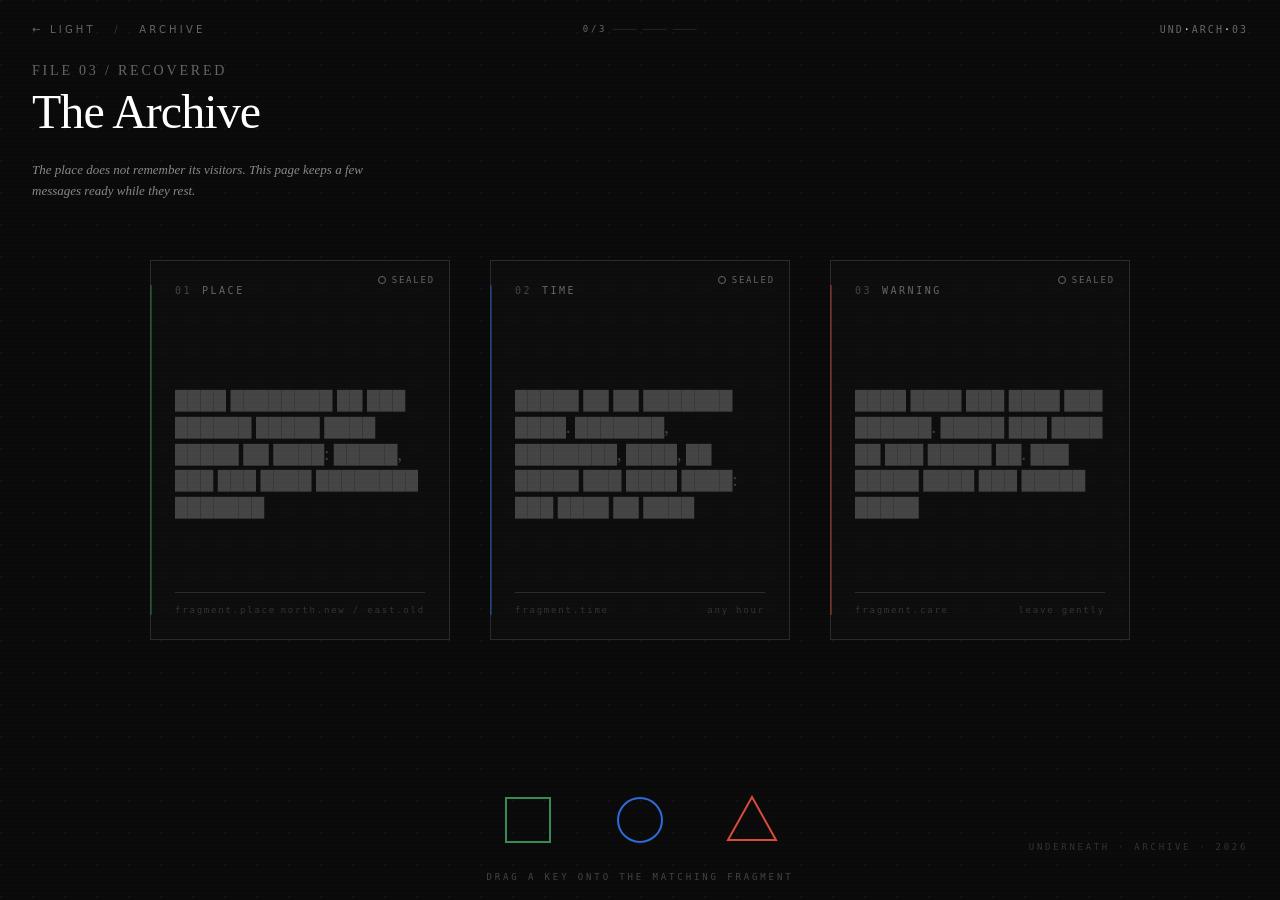
==== Archive.html @ 8974e4be "Add files via upload" ====
<!doctype html>
<html lang="en">
<head>
<meta charset="utf-8" />
<title>Underneath — Archive</title>
<meta name="viewport" content="width=device-width,initial-scale=1" />
<link rel="stylesheet" href="archive.css" />
</head>
<body>
<div class="void"></div>
<div class="scan"></div>

<div class="crumb">
  <a href="light.html">← light</a>
  <span class="sep">/</span>
  <span>archive</span>
</div>
<div class="index">UND<b>·</b>ARCH<b>·</b>03</div>

<div class="progress" id="progress">
  <span id="pcount">0/3</span>
  <span class="pip" data-i="0"></span>
  <span class="pip" data-i="1"></span>
  <span class="pip" data-i="2"></span>
</div>

<h1 class="heading"><span class="ix">FILE 03 / RECOVERED</span>The Archive</h1>
<p class="subhead">The place does not remember its visitors. This page keeps a few messages ready while they rest.</p>

<div class="stage">
  <div class="fragments" id="fragments">

    <article class="frag" data-key="green" style="--accent:#3a8a55;">
      <span class="lockmark">sealed</span>
      <div class="header"><span class="num">01</span>place</div>
      <div class="body" data-locked="████ ████████ ██ ███ ██████ █████ ████ █████ ██ ████: █████, ███ ███ ████ ████████ ███████" data-unlocked="An old building on the corner keeps four kinds of wall: north, the new wall learning weather; east, the old wall holding its breath; south, the wall of arrivals; west, the wall that lets you leave.">████ ████████ ██ ███ ██████ █████ ████ █████ ██ ████: █████, ███ ███ ████ ████████ ███████</div>
      <div class="meta"><span>fragment.place</span><span>north.new / east.old</span></div>
    </article>

    <article class="frag" data-key="blue" style="--accent:#2f6bd8;">
      <span class="lockmark">sealed</span>
      <div class="header"><span class="num">02</span>time</div>
      <div class="body" data-locked="█████ ██ ██ ███████ ████. ███████, ████████, ████, ██ █████ ███ ████ ████: ███ ████ ██ ████" data-unlocked="There is no correct hour. Morning, midnight, rain, or after the long walk: any time is good if you can stop inside it for a while.">█████ ██ ██ ███████ ████. ███████, ████████, ████, ██ █████ ███ ████ ████: ███ ████ ██ ████</div>
      <div class="meta"><span>fragment.time</span><span>any hour</span></div>
    </article>

    <article class="frag" data-key="red" style="--accent:#d94b3a;">
      <span class="lockmark">sealed</span>
      <div class="header"><span class="num">03</span>warning</div>
      <div class="body" data-locked="████ ████ ███ ████ ███ ██████. █████ ███ ████ ██ ███ █████ ██. ███ █████ ████ ███ █████ █████" data-unlocked="Take only the rest you needed. Leave the room as you found it. The place will not remember your name, but it will keep the quiet ready for the next visitor.">████ ████ ███ ████ ███ ██████. █████ ███ ████ ██ ███ █████ ██. ███ █████ ████ ███ █████ █████</div>
      <div class="meta"><span>fragment.care</span><span>leave gently</span></div>
    </article>

  </div>
</div>

<div class="tray-label">drag a key onto the matching fragment</div>
<div class="tray" id="tray">
  <div class="key" draggable="false" data-color="green" style="--clr:#3a8a55;" id="key-green">
    <svg viewBox="0 0 64 64"><rect class="stroke" x="10" y="10" width="44" height="44"/></svg>
  </div>
  <div class="key" draggable="false" data-color="blue" style="--clr:#2f6bd8;" id="key-blue">
    <svg viewBox="0 0 64 64"><circle class="stroke" cx="32" cy="32" r="22"/></svg>
  </div>
  <div class="key" draggable="false" data-color="red" style="--clr:#d94b3a;" id="key-red">
    <svg viewBox="0 0 64 64"><polygon class="stroke" points="32,9 56,52 8,52"/></svg>
  </div>
</div>

<div class="brand">UNDERNEATH · ARCHIVE · 2026</div>

<div class="synthesis" id="synthesis">
  <div class="label">SYNTHESIS — all keys consumed</div>
  <h2>An old building on the corner does not remember its visitors. It remembers how to make room: a path to follow, a light to tune, a quiet to leave behind for whoever arrives next.</h2>
  <div class="coords">
    <span>PLACE<b>corner</b></span>
    <span>TIME<b>any hour</b></span>
    <span>STATE<b>resting</b></span>
    <span>CARE<b>leave gently</b></span>
  </div>
  <div class="actions">
    <a href="index.html" class="ghost">return</a>
    <a href="#" id="seal">seal the archive</a>
  </div>
</div>
<script src="archive.js"></script>
</body>
</html>
---- archive.css ----
:root{
    --bg:#0a0a0a;
    --ink:#fff;
    --muted:#666;
    --hair:#1a1a1a;
    --line:#2a2a2a;
    --red:#d94b3a;
    --blue:#2f6bd8;
    --green:#3a8a55;
  }
  *{box-sizing:border-box;margin:0;padding:0}
  html,body{min-height:100%;background:var(--bg);color:var(--ink);
    font-family:"Inter",system-ui,-apple-system,Helvetica,Arial,sans-serif;
    overflow:hidden;user-select:none;-webkit-user-select:none;}

  /* faint dot grid texture for the void */
  .void{
    position:fixed;inset:0;
    background-image:radial-gradient(circle at 1px 1px, rgba(255,255,255,0.04) 1px, transparent 0);
    background-size:32px 32px;
    pointer-events:none;
  }

  /* top label strip */
  .crumb{
    position:fixed;top:24px;left:32px;
    font-size:10px;letter-spacing:.32em;text-transform:uppercase;
    color:var(--muted);
  }
  .crumb a{color:var(--muted);text-decoration:none;border-bottom:1px solid transparent;transition:color .25s,border-color .25s;}
  .crumb a:hover{color:var(--ink);border-color:var(--ink);}
  .crumb .sep{margin:0 12px;color:#333;}

  .index{
    position:fixed;top:24px;right:32px;
    font-family:"JetBrains Mono",ui-monospace,Menlo,monospace;
    font-size:10px;letter-spacing:.2em;color:var(--muted);
  }
  .index b{color:var(--ink);font-weight:400;}

  /* page title */
  .heading{
    position:fixed;top:64px;left:32px;
    font-family:"Fraunces","Times New Roman",serif;
    font-weight:300;font-size:48px;letter-spacing:-.02em;line-height:1;
    color:var(--ink);
  }
  .heading .ix{font-size:14px;letter-spacing:.2em;color:var(--muted);display:block;font-family:inherit;font-weight:400;margin-bottom:10px;}
  .subhead{
    position:fixed;top:160px;left:32px;
    max-width:380px;
    font-size:13px;line-height:1.6;color:#888;
    font-family:"Fraunces",serif;font-style:italic;font-weight:300;
  }

  /* fragments grid — three locked cards floating in space */
  .stage{
    position:fixed;inset:0;
    display:flex;align-items:center;justify-content:center;
    pointer-events:none;
  }
  .fragments{
    display:flex;gap:40px;align-items:stretch;
    transition:transform 1.2s cubic-bezier(.7,0,.2,1), opacity .8s;
  }
  .frag{
    width:300px;min-height:380px;
    border:1px solid var(--line);
    background:rgba(255,255,255,0.015);
    padding:24px;
    position:relative;
    pointer-events:auto;
    transition:border-color .5s ease, background-color .5s ease, transform .8s cubic-bezier(.7,0,.2,1);
    display:flex;flex-direction:column;
    backdrop-filter:blur(2px);
  }
  .frag.drag-over{border-color:#444;background:rgba(255,255,255,0.04);}
  .frag.drag-over.match{border-color:rgba(255,255,255,0.7);background:rgba(255,255,255,0.07);}
  .frag.drag-over.miss{border-color:#3a1818;background:rgba(217,75,58,0.05);}
  .frag.unlocked{border-color:#444;background:rgba(255,255,255,0.025);}

  /* gentle bobbing motion on each fragment, staggered */
  @keyframes bob{ 0%,100%{transform:translateY(0)} 50%{transform:translateY(-6px)} }
  .frag:nth-child(1){animation:bob 7s ease-in-out infinite;}
  .frag:nth-child(2){animation:bob 8.5s ease-in-out -2s infinite;}
  .frag:nth-child(3){animation:bob 6.2s ease-in-out -4s infinite;}
  .fragments.assembled .frag{animation:none;}

  .frag .lockmark{
    position:absolute;top:14px;right:14px;
    font-family:"JetBrains Mono",monospace;font-size:9px;letter-spacing:.2em;
    color:var(--muted);text-transform:uppercase;
    display:flex;align-items:center;gap:6px;
  }
  .frag .lockmark::before{
    content:"";width:6px;height:6px;border:1px solid currentColor;border-radius:50%;
    background:transparent;transition:background .4s;
  }
  .frag.unlocked .lockmark{color:#aaa;}
  .frag.unlocked .lockmark::before{background:currentColor;}

  .frag .header{
    font-family:"JetBrains Mono",monospace;
    font-size:10px;letter-spacing:.25em;text-transform:uppercase;
    color:var(--muted);margin-bottom:auto;
  }
  .frag .header .num{color:#444;margin-right:10px;}

  .frag .body{
    margin:32px 0 12px;
    font-family:"Fraunces",serif;font-weight:300;font-size:18px;line-height:1.48;
    color:#444;
    transition:color .8s ease;
    min-height:120px;
    word-break:break-word;
  }
  .frag.unlocked .body{color:var(--ink);}

  .frag .meta{
    font-family:"JetBrains Mono",monospace;
    font-size:9px;letter-spacing:.2em;color:#333;
    margin-top:auto;padding-top:12px;border-top:1px solid var(--line);
    transition:color .8s, border-color .5s;
    display:flex;justify-content:space-between;
  }
  .frag.unlocked .meta{color:#888;border-top-color:#333;}

  /* color accent strip on left edge of each fragment */
  .frag::before{
    content:"";position:absolute;left:-1px;top:24px;bottom:24px;width:2px;
    background:var(--accent,#222);
    transition:opacity .4s;opacity:0.4;
  }
  .frag.unlocked::before{opacity:1;}

  /* shapes tray — bottom of screen, draggable */
  .tray{
    position:fixed;bottom:48px;left:50%;transform:translateX(-50%);
    display:flex;gap:48px;align-items:center;
    z-index:30;
  }
  .tray-label{
    position:fixed;bottom:18px;left:50%;transform:translateX(-50%);
    font-family:"JetBrains Mono",monospace;
    font-size:9px;letter-spacing:.32em;text-transform:uppercase;color:#444;
    pointer-events:none;
  }
  .key{
    width:64px;height:64px;
    cursor:grab;
    display:flex;align-items:center;justify-content:center;
    transition:transform .2s ease, opacity .4s ease;
    touch-action:none;
  }
  .key:active{cursor:grabbing;transform:scale(1.08);}
  .key.dragging{position:fixed;z-index:50;pointer-events:none;transform:scale(1.1);}
  .key.spent{opacity:0.18;cursor:not-allowed;pointer-events:none;}
  .key svg{width:100%;height:100%;display:block;}
  .key svg .stroke{stroke:var(--clr);stroke-width:2;fill:transparent;transition:filter .3s;}
  .key:hover svg .stroke{filter:drop-shadow(0 0 8px var(--clr));}

  /* progress rail — small bar showing 0/3, 1/3, etc */
  .progress{
    position:fixed;top:24px;left:50%;transform:translateX(-50%);
    display:flex;gap:6px;align-items:center;
    font-family:"JetBrains Mono",monospace;font-size:9px;letter-spacing:.3em;color:var(--muted);
  }
  .progress .pip{width:24px;height:1px;background:#222;transition:background .5s;}
  .progress .pip.on{background:var(--ink);}

  /* footer brand */
  .brand{
    position:fixed;bottom:48px;right:32px;
    font-family:"JetBrains Mono",monospace;
    font-size:9px;letter-spacing:.3em;color:#333;text-transform:uppercase;
  }

  /* synthesis overlay — appears after all 3 unlocked */
  .synthesis{
    position:fixed;inset:0;
    display:flex;align-items:center;justify-content:center;flex-direction:column;
    background:radial-gradient(ellipse at center, rgba(10,10,10,0.92) 0%, rgba(10,10,10,1) 70%);
    opacity:0;pointer-events:none;
    transition:opacity 1.6s ease;
    z-index:80;
    padding:32px;
  }
  .synthesis.on{opacity:1;pointer-events:auto;}
  .synthesis .label{
    font-family:"JetBrains Mono",monospace;
    font-size:10px;letter-spacing:.4em;color:#666;text-transform:uppercase;
    margin-bottom:32px;
  }
  .synthesis h2{
    font-family:"Fraunces",serif;font-weight:300;font-style:italic;
    font-size:42px;line-height:1.3;letter-spacing:-.01em;
    color:var(--ink);text-align:center;
    max-width:780px;margin-bottom:48px;
    text-wrap:pretty;
  }
  .synthesis .coords{
    font-family:"JetBrains Mono",monospace;
    font-size:13px;letter-spacing:.2em;color:#aaa;
    display:flex;gap:32px;margin-bottom:48px;
  }
  .synthesis .coords span b{color:var(--ink);font-weight:400;display:block;font-size:18px;letter-spacing:.1em;margin-top:4px;}
  .synthesis .actions{
    display:flex;gap:16px;
  }
  .synthesis .actions a{
    font-family:"JetBrains Mono",monospace;
    font-size:10px;letter-spacing:.3em;text-transform:uppercase;
    color:var(--ink);padding:14px 28px;border:1px solid #444;text-decoration:none;
    transition:background .25s, color .25s, border-color .25s;
  }
  .synthesis .actions a:hover{background:var(--ink);color:var(--bg);border-color:var(--ink);}
  .synthesis .actions a.ghost{color:#888;border-color:#222;}
  .synthesis .actions a.ghost:hover{color:var(--ink);border-color:#444;background:transparent;}

  /* tiny scanlines on the void for a recovered-archive feel */
  .scan{
    position:fixed;inset:0;pointer-events:none;
    background:repeating-linear-gradient(0deg,transparent,transparent 3px,rgba(255,255,255,0.012) 3px,rgba(255,255,255,0.012) 4px);
    z-index:1;
  }

  @media (max-width: 920px) {
    html,body{
      height:auto;
      overflow:auto;
    }
    .crumb{
      top:16px;
      left:18px;
      max-width:calc(100vw - 130px);
      white-space:nowrap;
      overflow:hidden;
      text-overflow:ellipsis;
    }
    .index{
      top:16px;
      right:18px;
    }
    .progress{
      top:52px;
      width:100%;
      justify-content:center;
    }
    .heading{
      position:relative;
      top:auto;
      left:auto;
      margin:96px 18px 0;
      font-size:clamp(36px, 12vw, 48px);
    }
    .subhead{
      position:relative;
      top:auto;
      left:auto;
      margin:18px 18px 0;
      max-width:min(100% - 36px, 440px);
    }
    .stage{
      position:relative;
      inset:auto;
      display:block;
      padding:34px 18px 170px;
    }
    .fragments{
      width:min(100%, 360px);
      margin:0 auto;
      flex-direction:column;
      gap:16px;
    }
    .frag{
      width:100%;
      min-height:320px;
      padding:22px;
      backdrop-filter:none;
    }
    .frag .body{
      min-height:auto;
      font-size:18px;
      margin:28px 0 20px;
    }
    .tray{
      left:50%;
      right:auto;
      bottom:42px;
      gap:28px;
      padding:12px 18px;
      border:1px solid #202020;
      background:rgba(10,10,10,.84);
      backdrop-filter:blur(10px);
    }
    .tray-label{
      bottom:14px;
      width:100%;
      text-align:center;
    }
    .key{
      width:54px;
      height:54px;
    }
    .brand{
      display:none;
    }
    .synthesis h2{
      font-size:clamp(28px, 9vw, 42px);
    }
    .synthesis .coords{
      display:grid;
      grid-template-columns:1fr 1fr;
      gap:22px;
      text-align:center;
    }
    .synthesis .actions{
      width:100%;
      max-width:320px;
      flex-direction:column;
    }
    .synthesis .actions a{
      text-align:center;
    }
  }
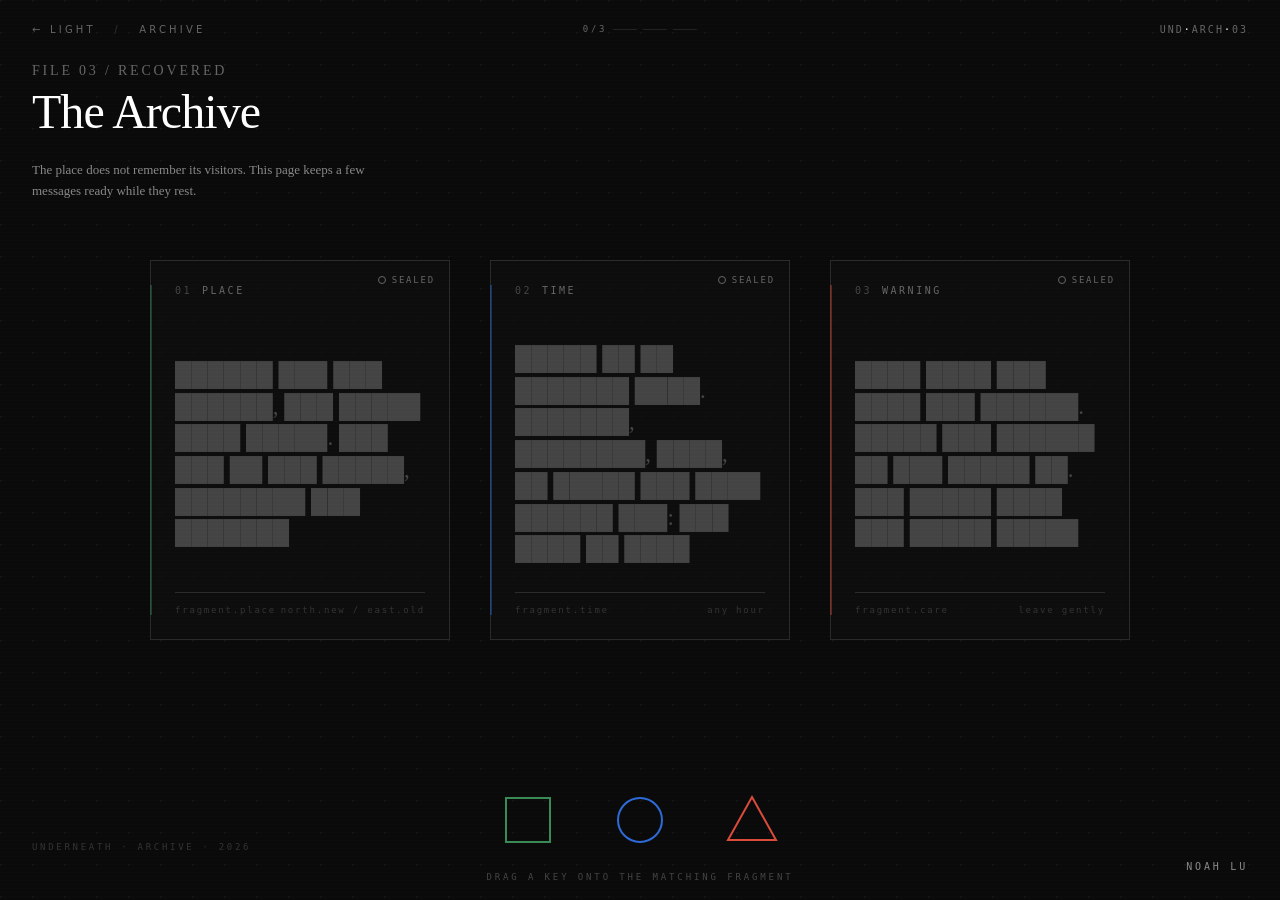
==== commit 7e2aa65b: "Replace repo contents with local files" ====
--- a/Archive.html
+++ b/Archive.html
@@ -4,6 +4,7 @@
 <meta charset="utf-8" />
 <title>Underneath — Archive</title>
 <meta name="viewport" content="width=device-width,initial-scale=1" />
+<link rel="stylesheet" href="transitions.css" />
 <link rel="stylesheet" href="archive.css" />
 </head>
 <body>
@@ -16,6 +17,7 @@
   <span>archive</span>
 </div>
 <div class="index">UND<b>·</b>ARCH<b>·</b>03</div>
+<div class="credit">Noah Lu</div>
 
 <div class="progress" id="progress">
   <span id="pcount">0/3</span>
@@ -33,21 +35,21 @@
     <article class="frag" data-key="green" style="--accent:#3a8a55;">
       <span class="lockmark">sealed</span>
       <div class="header"><span class="num">01</span>place</div>
-      <div class="body" data-locked="████ ████████ ██ ███ ██████ █████ ████ █████ ██ ████: █████, ███ ███ ████ ████████ ███████" data-unlocked="An old building on the corner keeps four kinds of wall: north, the new wall learning weather; east, the old wall holding its breath; south, the wall of arrivals; west, the wall that lets you leave.">████ ████████ ██ ███ ██████ █████ ████ █████ ██ ████: █████, ███ ███ ████ ████████ ███████</div>
+      <div class="body" data-locked="██████ ███ ███ ██████, ███ █████ ████ █████. ███ ███ ██ ███ █████, ████████ ███ ███████" data-unlocked="Behind the old church, two walls keep watch. One new to the north, learning the weather; one old to the east, holding its breath.">██████ ███ ███ ██████, ███ █████ ████ █████. ███ ███ ██ ███ █████, ████████ ███ ███████</div>
       <div class="meta"><span>fragment.place</span><span>north.new / east.old</span></div>
     </article>
 
     <article class="frag" data-key="blue" style="--accent:#2f6bd8;">
       <span class="lockmark">sealed</span>
       <div class="header"><span class="num">02</span>time</div>
-      <div class="body" data-locked="█████ ██ ██ ███████ ████. ███████, ████████, ████, ██ █████ ███ ████ ████: ███ ████ ██ ████" data-unlocked="There is no correct hour. Morning, midnight, rain, or after the long walk: any time is good if you can stop inside it for a while.">█████ ██ ██ ███████ ████. ███████, ████████, ████, ██ █████ ███ ████ ████: ███ ████ ██ ████</div>
+      <div class="body" data-locked="█████ ██ ██ ███████ ████. ███████, ████████, ████, ██ █████ ███ ████ ██████ ███: ███ ████ ██ ████" data-unlocked="There is no correct hour. Morning, midnight, rain, or after the long school day: any time is good if you can stop inside it for a while.">█████ ██ ██ ███████ ████. ███████, ████████, ████, ██ █████ ███ ████ ██████ ███: ███ ████ ██ ████</div>
       <div class="meta"><span>fragment.time</span><span>any hour</span></div>
     </article>
 
     <article class="frag" data-key="red" style="--accent:#d94b3a;">
       <span class="lockmark">sealed</span>
       <div class="header"><span class="num">03</span>warning</div>
-      <div class="body" data-locked="████ ████ ███ ████ ███ ██████. █████ ███ ████ ██ ███ █████ ██. ███ █████ ████ ███ █████ █████" data-unlocked="Take only the rest you needed. Leave the room as you found it. The place will not remember your name, but it will keep the quiet ready for the next visitor.">████ ████ ███ ████ ███ ██████. █████ ███ ████ ██ ███ █████ ██. ███ █████ ████ ███ █████ █████</div>
+      <div class="body" data-locked="████ ████ ███ ████ ███ ██████. █████ ███ ██████ ██ ███ █████ ██. ███ █████ ████ ███ █████ █████" data-unlocked="Take only the rest you needed. Leave the gravel as you found it. The place will not remember your name, but it will keep the quiet ready for the next.">████ ████ ███ ████ ███ ██████. █████ ███ ██████ ██ ███ █████ ██. ███ █████ ████ ███ █████ █████</div>
       <div class="meta"><span>fragment.care</span><span>leave gently</span></div>
     </article>
 
@@ -73,17 +75,17 @@
   <div class="label">SYNTHESIS — all keys consumed</div>
   <h2>An old building on the corner does not remember its visitors. It remembers how to make room: a path to follow, a light to tune, a quiet to leave behind for whoever arrives next.</h2>
   <div class="coords">
-    <span>PLACE<b>corner</b></span>
-    <span>TIME<b>any hour</b></span>
-    <span>STATE<b>resting</b></span>
-    <span>CARE<b>leave gently</b></span>
+    <span>LAT<b>49.282° N</b></span>
+    <span>LON<b>123.120° W</b></span>
+    <span>TIME<b id="currentTime">--:--</b></span>
   </div>
   <div class="actions">
     <a href="index.html" class="ghost">return</a>
     <a href="#" id="seal">seal the archive</a>
   </div>
 </div>
+<script src="transitions.js"></script>
 <script src="archive.js"></script>
 </body>
 </html>
-
+
--- a/transitions.css
+++ b/transitions.css
@@ -0,0 +1,57 @@
+html {
+  background: #fff;
+}
+
+body {
+  animation: pageFadeIn 0.42s ease both;
+}
+
+body.page-exit {
+  animation: pageFadeOut 0.24s ease both;
+}
+
+.credit {
+  position: fixed;
+  right: 32px;
+  bottom: 28px;
+  z-index: 30;
+  font-family: "JetBrains Mono", ui-monospace, Menlo, monospace;
+  font-size: 10px;
+  letter-spacing: 0.28em;
+  text-transform: uppercase;
+  color: #8a8a8a;
+  pointer-events: none;
+}
+
+@keyframes pageFadeIn {
+  from {
+    opacity: 0;
+  }
+  to {
+    opacity: 1;
+  }
+}
+
+@keyframes pageFadeOut {
+  from {
+    opacity: 1;
+  }
+  to {
+    opacity: 0;
+  }
+}
+
+@media (prefers-reduced-motion: reduce) {
+  body,
+  body.page-exit {
+    animation: none;
+  }
+}
+
+@media (max-width: 700px) {
+  .credit {
+    right: 18px;
+    bottom: 18px;
+    font-size: 9px;
+  }
+}
--- a/archive.css
+++ b/archive.css
@@ -50,7 +50,7 @@
     position:fixed;top:160px;left:32px;
     max-width:380px;
     font-size:13px;line-height:1.6;color:#888;
-    font-family:"Fraunces",serif;font-style:italic;font-weight:300;
+    font-family:"Fraunces",serif;font-style:normal;font-weight:300;
   }
 
   /* fragments grid — three locked cards floating in space */
@@ -108,7 +108,7 @@
 
   .frag .body{
     margin:32px 0 12px;
-    font-family:"Fraunces",serif;font-weight:300;font-size:18px;line-height:1.48;
+    font-family:"Fraunces",serif;font-weight:300;font-size:23px;line-height:1.38;
     color:#444;
     transition:color .8s ease;
     min-height:120px;
@@ -170,7 +170,7 @@
 
   /* footer brand */
   .brand{
-    position:fixed;bottom:48px;right:32px;
+    position:fixed;bottom:48px;left:32px;
     font-family:"JetBrains Mono",monospace;
     font-size:9px;letter-spacing:.3em;color:#333;text-transform:uppercase;
   }
@@ -192,7 +192,7 @@
     margin-bottom:32px;
   }
   .synthesis h2{
-    font-family:"Fraunces",serif;font-weight:300;font-style:italic;
+    font-family:"Fraunces",serif;font-weight:300;font-style:normal;
     font-size:42px;line-height:1.3;letter-spacing:-.01em;
     color:var(--ink);text-align:center;
     max-width:780px;margin-bottom:48px;
@@ -222,6 +222,23 @@
     position:fixed;inset:0;pointer-events:none;
     background:repeating-linear-gradient(0deg,transparent,transparent 3px,rgba(255,255,255,0.012) 3px,rgba(255,255,255,0.012) 4px);
     z-index:1;
+  }
+
+  body.sealed .void,
+  body.sealed .scan,
+  body.sealed .crumb,
+  body.sealed .index,
+  body.sealed .progress,
+  body.sealed .heading,
+  body.sealed .subhead,
+  body.sealed .stage,
+  body.sealed .tray,
+  body.sealed .tray-label,
+  body.sealed .brand,
+  body.sealed .credit {
+    opacity:0;
+    transition:opacity 1.8s ease;
+    pointer-events:none;
   }
 
   @media (max-width: 920px) {
@@ -280,7 +297,7 @@
     }
     .frag .body{
       min-height:auto;
-      font-size:18px;
+      font-size:21px;
       margin:28px 0 20px;
     }
     .tray{
@@ -322,5 +339,5 @@
     .synthesis .actions a{
       text-align:center;
     }
-  }
-
+  }
+
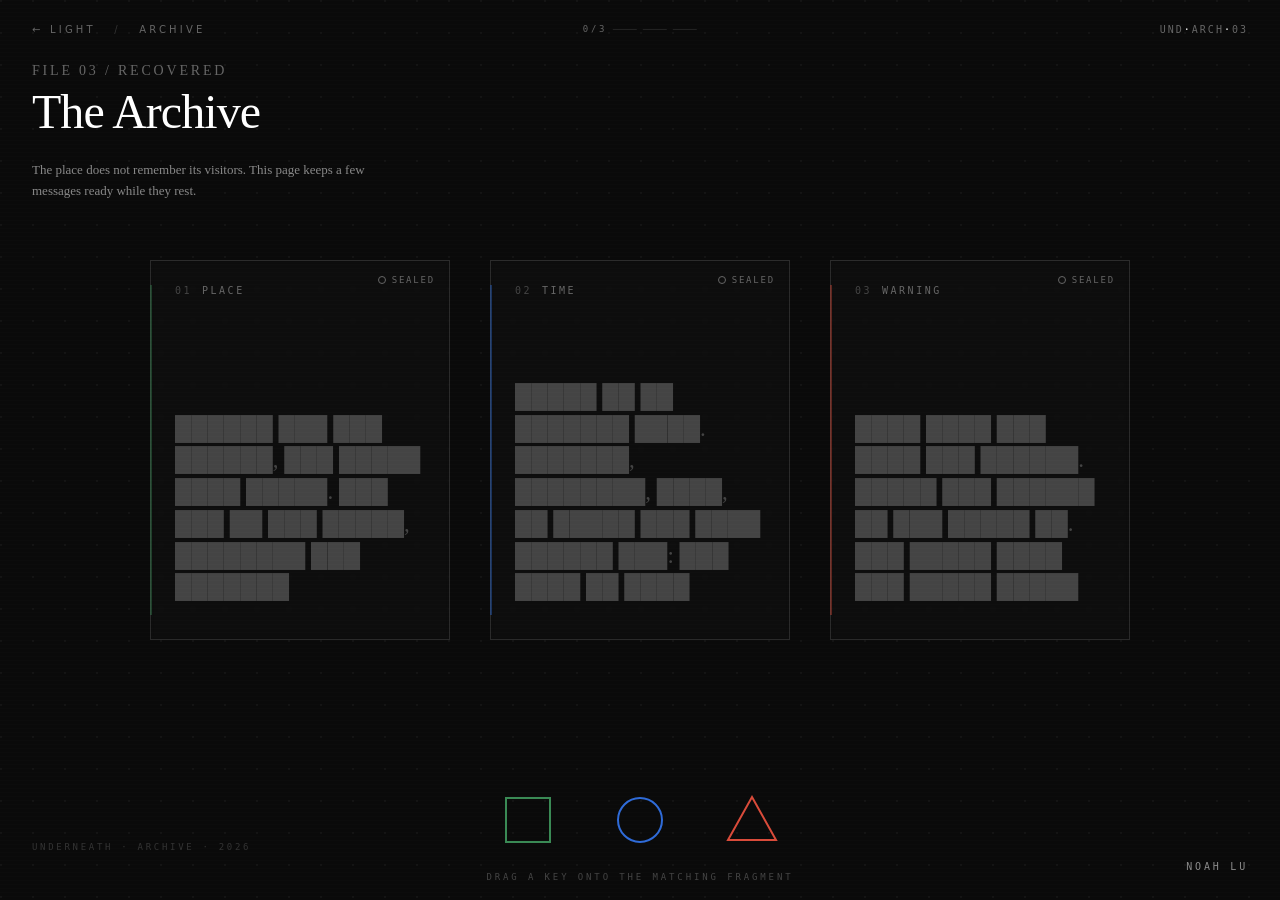
==== commit 60ad96f5: "Update with latest local files" ====
--- a/Archive.html
+++ b/Archive.html
@@ -36,21 +36,18 @@
       <span class="lockmark">sealed</span>
       <div class="header"><span class="num">01</span>place</div>
       <div class="body" data-locked="██████ ███ ███ ██████, ███ █████ ████ █████. ███ ███ ██ ███ █████, ████████ ███ ███████" data-unlocked="Behind the old church, two walls keep watch. One new to the north, learning the weather; one old to the east, holding its breath.">██████ ███ ███ ██████, ███ █████ ████ █████. ███ ███ ██ ███ █████, ████████ ███ ███████</div>
-      <div class="meta"><span>fragment.place</span><span>north.new / east.old</span></div>
     </article>
 
     <article class="frag" data-key="blue" style="--accent:#2f6bd8;">
       <span class="lockmark">sealed</span>
       <div class="header"><span class="num">02</span>time</div>
       <div class="body" data-locked="█████ ██ ██ ███████ ████. ███████, ████████, ████, ██ █████ ███ ████ ██████ ███: ███ ████ ██ ████" data-unlocked="There is no correct hour. Morning, midnight, rain, or after the long school day: any time is good if you can stop inside it for a while.">█████ ██ ██ ███████ ████. ███████, ████████, ████, ██ █████ ███ ████ ██████ ███: ███ ████ ██ ████</div>
-      <div class="meta"><span>fragment.time</span><span>any hour</span></div>
     </article>
 
     <article class="frag" data-key="red" style="--accent:#d94b3a;">
       <span class="lockmark">sealed</span>
       <div class="header"><span class="num">03</span>warning</div>
       <div class="body" data-locked="████ ████ ███ ████ ███ ██████. █████ ███ ██████ ██ ███ █████ ██. ███ █████ ████ ███ █████ █████" data-unlocked="Take only the rest you needed. Leave the gravel as you found it. The place will not remember your name, but it will keep the quiet ready for the next.">████ ████ ███ ████ ███ ██████. █████ ███ ██████ ██ ███ █████ ██. ███ █████ ████ ███ █████ █████</div>
-      <div class="meta"><span>fragment.care</span><span>leave gently</span></div>
     </article>
 
   </div>
@@ -75,8 +72,8 @@
   <div class="label">SYNTHESIS — all keys consumed</div>
   <h2>An old building on the corner does not remember its visitors. It remembers how to make room: a path to follow, a light to tune, a quiet to leave behind for whoever arrives next.</h2>
   <div class="coords">
-    <span>LAT<b>49.282° N</b></span>
-    <span>LON<b>123.120° W</b></span>
+    <span>LAT<b>46°31'17.1"N</b></span>
+    <span>LON<b>6°36'49.1"E</b></span>
     <span>TIME<b id="currentTime">--:--</b></span>
   </div>
   <div class="actions">
